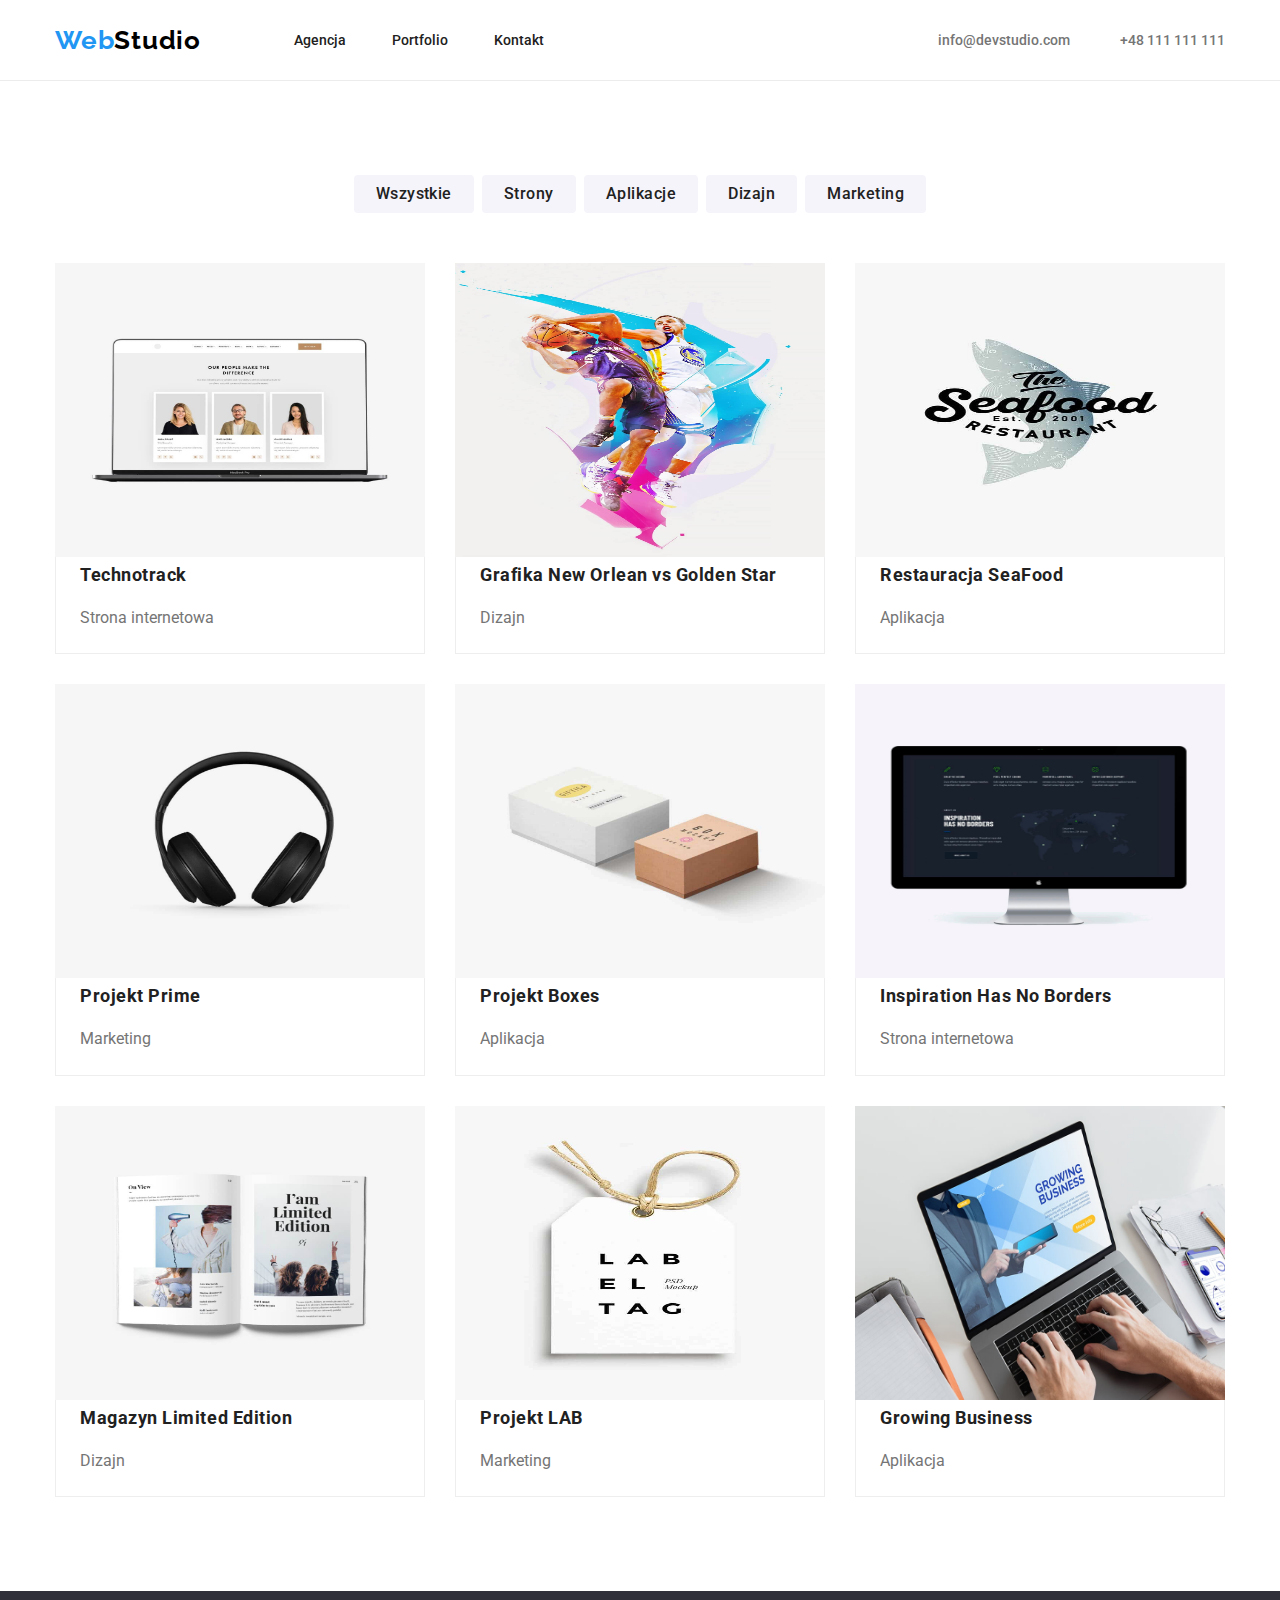
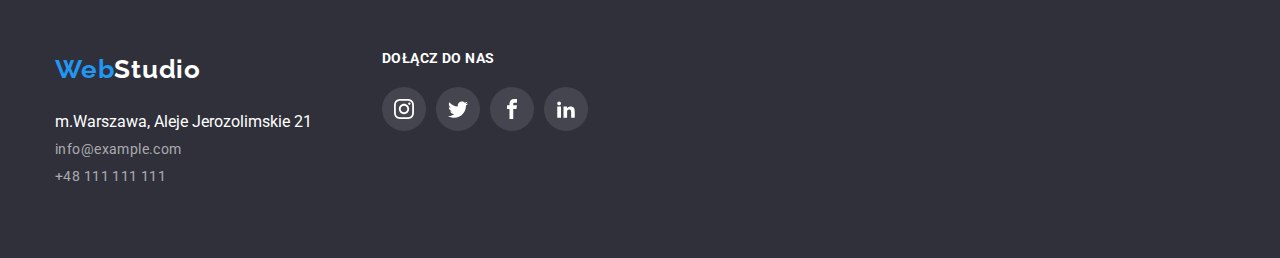
==== portfolio.html @ 73c8603c "Add files via upload" ====
<!DOCTYPE html>
<html lang="pl">
  <head>
    <meta charset="UTF-8" />
    <meta http-equiv="X-UA-Compatible" content="IE=edge" />
    <meta name="viewport" content="width=device-width, initial-scale=1.0" />
    <title>Portfolio</title>
    <link
      rel="stylesheet"
      href="https://cdnjs.cloudflare.com/ajax/libs/modern-normalize/1.0.0/modern-normalize.min.css"
    />
    <link href="./css/style.css" rel="stylesheet" />
    <link rel="preconnect" href="https://fonts.googleapis.com" />
    <link rel="preconnect" href="https://fonts.gstatic.com" crossorigin />
    <link
      href="https://fonts.googleapis.com/css2?family=Montserrat&family=Raleway:wght@400;700&display=swap"
      rel="stylesheet"
    />
    <link
      href="https://fonts.googleapis.com/css2?family=Raleway:wght@700&family=Roboto:wght@500&display=swap"
      rel="stylesheet"
    />
    <link rel="preconnect" href="https://fonts.googleapis.com" />
    <link rel="preconnect" href="https://fonts.gstatic.com" crossorigin />
    <link rel="preconnect" href="https://fonts.googleapis.com" />
    <link rel="preconnect" href="https://fonts.gstatic.com" crossorigin />
  </head>

  <body>
    <header>
      <div class="container header-section">
        <nav class="navigation">
          <a
            class="navigation-logo"
            href="./index.html"
            width="145px"
            height="31px"
            ><span class="web logotype">Web</span
            ><span class="studio logotype">Studio</span>
          </a>

          <ul class="navigation-list">
            <li class="navigation-list-item">
              <a class="navigation-list-link" href="">Agencja</a>
            </li>
            <li class="navigation-list-item">
              <a class="navigation-list-link" href="./portfolio.html"
                >Portfolio</a
              >
            </li>
            <li class="navigation-list-item">
              <a class="navigation-list-link" href="">Kontakt</a>
            </li>
          </ul>
        </nav>
        <ul class="header-contact">
          <li class="header-contact-mail">
            <a class="header-contact-color" href="mailto:info@devstudio.com"
              >info@devstudio.com</a
            >
          </li>
          <li class="header-contact-tel">
            <a class="header-contact-color" href="tel:+48111111111"
              >+48 111 111 111</a
            >
          </li>
        </ul>
      </div>
    </header>
    <main>
      <section>
        <div class="container">
          <ul class="button-portfolio">
            <li class="button-space">
              <button class="button-portfolio-item" type="button" width="121px">
                Wszystkie
              </button>
            </li>
            <li class="button-space">
              <button class="button-portfolio-item" type="button" width="93px">
                Strony
              </button>
            </li>
            <li class="button-space">
              <button class="button-portfolio-item" type="button" width="114px">
                Aplikacje
              </button>
            </li>
            <li class="button-space">
              <button class="button-portfolio-item" type="button" width="91px">
                Dizajn
              </button>
            </li>
            <li class="button-space">
              <button class="button-portfolio-item" type="button" width="121px">
                Marketing
              </button>
            </li>
          </ul>
        </div>
      </section>
      <section>
        <div class="container bottom">
          <!--Project 1-->
          <ul class="projects">
            <li class="card-portfolio">
              <a href=""
                ><img
                  src="images/Technotrack.jpg"
                  width="370px"
                  height="294px"
                  alt="website Technocrack"
                />
                <h4 class="projects-name">Technotrack</h4>
                <p class="projects-type">Strona internetowa</p></a
              >
            </li>

            <!--Project 2-->

            <li class="card-portfolio">
              <a href="">
                <img
                  src="images/GrafikaNewOrleanvsGoldenStar.jpg"
                  width="370px"
                  height="294px"
                  alt="graphic New Orlean vs Golden Star"
                />
                <h4 class="projects-name">Grafika New Orlean vs Golden Star</h4>
                <p class="projects-type">Dizajn</p></a
              >
            </li>

            <!--Project 3-->

            <li class="card-portfolio">
              <a href="">
                <img
                  src="images/RestauracjaSeaFood.jpg"
                  width="370px"
                  height="294px"
                  alt="restaurant application"
                />
                <h4 class="projects-name">Restauracja SeaFood</h4>
                <p class="projects-type">Aplikacja</p></a
              >
            </li>

            <!--Project 4-->

            <li class="card-portfolio">
              <a href="">
                <img
                  src="images/ProjectPrime.jpg"
                  width="370px"
                  height="294px"
                  alt="project prime marketing"
                />
                <h4 class="projects-name">Projekt Prime</h4>
                <p class="projects-type">Marketing</p></a
              >
            </li>

            <!--Project 5-->

            <li class="card-portfolio">
              <a href="">
                <img
                  src="images/ProjectBoxes.jpg"
                  width="370px"
                  height="294px"
                  alt="project boxes application"
                />
                <h4 class="projects-name">Projekt Boxes</h4>
                <p class="projects-type">Aplikacja</p></a
              >
            </li>

            <!--Project 6-->

            <li class="card-portfolio">
              <a href="">
                <img
                  src="images/InspirationHasNoBorders.jpg"
                  width="370px"
                  height="294px"
                  alt="website inspiration has no borders"
                />
                <h4 class="projects-name">Inspiration Has No Borders</h4>
                <p class="projects-type">Strona internetowa</p></a
              >
            </li>

            <!--Project 7-->

            <li class="card-portfolio">
              <a href="">
                <img
                  src="images/MagazynLimitedEdition.jpg"
                  width="370px"
                  height="294px"
                  alt="magazyn limited ediotion dizajn"
                />
                <h4 class="projects-name">Magazyn Limited Edition</h4>
                <p class="projects-type">Dizajn</p></a
              >
            </li>

            <!--Project 8-->

            <li class="card-portfolio">
              <a href="">
                <img
                  src="images/ProjektLAB.jpg"
                  width="370px"
                  height="294px"
                  alt="project LAB marketing"
                />
                <h4 class="projects-name">Projekt LAB</h4>
                <p class="projects-type">Marketing</p></a
              >
            </li>

            <!--Project 9-->

            <li class="card-portfolio">
              <a href="">
                <img
                  src="images/GrowingBusiness.jpg"
                  width="370px"
                  s
                  height="294px"
                  alt="growing buisness application"
                />
                <h4 class="projects-name">Growing Business</h4>
                <p class="projects-type">Aplikacja</p></a
              >
            </li>
          </ul>
        </div>
      </section>
    </main>
    <!--Footer-->
    <footer >
      <div class="container social-flex">
       <div class="left-side-footer">
        <a  href="./index.html"
          ><span class="web logotype">Web</span><span class="studio-footer logotype">Studio</span>
        </a>
        <address class="footer-address">
      <ul >
        <li>
            m.Warszawa, Aleje Jerozolimskie 21
        </li>
        <li>
          <a class="footer-mail" href="mailto:info@example.com"
            >info@example.com</a>
        </li>
        <li>
          <a class="footer-tel" href="tel:+48111111111">+48 111 111 111</a>
        </li>
      </ul>
    </address>
       </div>
        
    <section class="join-us ">
      <h3 class="join-us-header">DOŁĄCZ DO NAS</h3>
      <ul class="social-list-footer">
        <li><a class="social-list-item-footer" href=""><svg class="social-list-item-icon-footer"><use href="./images/icons/socials.svg#icon-instagram" width="20" height="20"></use></svg></a></li>
        <li><a class="social-list-item-footer" href=""><svg class="social-list-item-icon-footer"><use href="./images/icons/socials.svg#icon-twitter" width="20" height="20"></use></svg></a></li>
        <li><a class="social-list-item-footer" href=""><svg class="social-list-item-icon-footer"><use href="./images/icons/socials.svg#icon-facebook" width="20" height="20"></use></svg></a></li>
        <li><a class="social-list-item-footer" href=""><svg class="social-list-item-icon-footer"><use href="./images/icons/socials.svg#icon-linkedin2" width="20" height="20"></use></svg></a></li>
        
      </ul>
    </section>
      </div>
    </div>
    </footer>
  </body>
</html>
---- css/style.css ----
:root {
  --blue: #2196f3;
  --black: #212121;
  --logo-color: #000000;
  --grey: #757575;
  --white: #ffffff;
  --graphite: #2f303a;
}
* {
  margin: 0;
  padding: 0;
}
img {
  display: block;
}
.section {
  padding: 94px 0;
}
body {
  font-family: "Roboto";
  color: var(--black);
}
.container {
  width: 1200px;
  padding: 0 15px;

  margin: 0 auto;
}

.header-address {
  display: flex;
  align-items: center;
}

.navigation-logo {
  padding-right: 93px;
}
.navigation {
  display: flex;
  align-items: center;
}
.header-contact {
  display: flex;
  align-items: center;
  justify-content: flex-end;
  margin-left: auto;
  font-size: 14px;
  font-weight: 500;
}
.header-contact-mail {
  margin-right: 50px;
}
.header-contact-color {
  color: var(--grey);
}
.header-contact-tel {
  display: list-item;
  text-align: -webkit-match-parent;
}
.navigation-list {
  color: var(--black);
  display: flex;
  align-items: center;
  font-size: 14px;
  font-weight: 500;
}
.navigation-address {
  display: flex;
}
.navigation-list-link {
  color: var(--black);
}
.navigation-list-item:not(:last-child) {
  margin-right: 46px;
}

header {
  background: var(--bright-color);
  border-bottom: 1px solid #ececec;
}
.header-section {
  display: flex;
  align-items: center;
  justify-content: center;
  height: 80px;
}

.web {
  color: var(--blue);
  font-size: 26px;
  font: "Raleway";
  letter-spacing: 0.03em;
  font-weight: 700;
  line-height: 1.4em;
}
.studio {
  font-size: 26px;
  color: var(--logo-color);
  font: "Raleway";
  letter-spacing: 0.03em;
  font-weight: 700;
  line-height: 1.4em;
}
.studio:hover {
  color: var(--blue);
}

a {
  text-decoration: none;
}
a:hover,
a:focus {
  color: #2196f3;
}

ul {
  list-style-type: none;
  margin: 0;
  padding: 0;
}

h1 {
  font-size: 44px;
  text-align: center;
  letter-spacing: 0.06em;
  text-transform: uppercase;
  color: var(--white);
  line-height: 1.4em;
  padding-top: 200px;
  margin-top: 0;
}
.second-header {
  font-size: 36px;
  text-align: center;
  letter-spacing: 0.03em;
  line-height: 1.2em;
  margin: 0;
  padding-bottom: 50px;
}
.second-header-item {
  display: flex;
  align-items: center;
  justify-content: space-between;
  padding-bottom: 94px;
}
.team-card {
  background: var(--white);
  box-shadow: 0px 1px 3px rgba(0, 0, 0, 0.12), 0px 1px 1px rgba(0, 0, 0, 0.14),
    0px 2px 1px rgba(0, 0, 0, 0.2);
  border-radius: 0px 0px 4px 4px;
  padding-bottom: 30px;
}
.team-items {
  justify-content: space-between;
  display: flex;
}

h4 {
  font-size: 14px;
  letter-spacing: 0.03em;
  font-weight: 700;
  line-height: 1.2em;
  display: block;
  padding-bottom: 10px;
}
.third-header {
  color: var(--black);
  font-weight: 700px;
  font-size: 36px;
  line-height: 1.2em;
  text-align: center;
  letter-spacing: 0.03em;
  padding-bottom: 50px;
}
.main-header {
  background-color: var(--graphite);
  height: 600px;
  line-height: 1.4em;
  padding-top: 0;
  display: flex;
  flex-direction: column;
  justify-content: center;
  align-items: center;
  max-width: 1600px;
}
.button-webstudio {
  font-size: 16px;
  text-align: center;
  color: var(--white);
  width: 200px;
  height: 50px;
  background-color: var(--blue);
  border-radius: 4px;
  border: none;
  cursor: pointer;
  letter-spacing: 0.06em;
  margin-top: 30px;
  margin-bottom: 200px;
  font-weight: 700;
  line-height: 1.9em;
}
.button-webstudio-position {
  align-items: center;
  margin: 0 auto;
}
.button-portfolio-item {
  font-size: 16px;
  color: var(--black);
  height: 38px;
  background-color: #f5f4fa;
  border-radius: 4px;
  border: none;
  cursor: pointer;
  letter-spacing: 0.03em;
  font-weight: 500;
  line-height: 1.6em;
  padding: 6px 22px;
}
.button-portfolio {
  display: flex;
  align-items: center;
  justify-content: center;
  padding-top: 94px;
  padding-bottom: 50px;
}
.button-space:not(:last-child) {
  margin-right: 8px;
}
.logotype {
  font-family: "Raleway", sans-serif;
  font-size: 26px;
  line-height: 1.19em;
}

.button-portfolio-item:hover {
  background-color: var(--blue);
  color: var(--white);
  background: var(--blue);
  box-shadow: 0px 3px 1px rgba(0, 0, 0, 0.1), 0px 1px 2px rgba(0, 0, 0, 0.08),
    0px 2px 2px rgba(0, 0, 0, 0.12);
  border-radius: 4px;
}
.feature-item {
  color: var(--grey);
  font-size: 14px;
  line-height: 1.7em;
}
.feature-item:not(:last-child) {
  padding-right: 30px;
}
.feature {
  display: flex;
  align-items: center;
  justify-content: space-between;
}

.name {
  font-size: 16px;
  text-align: center;
  letter-spacing: 0.03em;
  font-weight: 500;
  line-height: 1.2em;
  display: flex;
  padding-top: 30px;
  justify-content: center;
  color: var(--black);
}
.profession {
  color: var(--grey);
  text-align: center;
  letter-spacing: 0.03em;
  line-height: 1.2em;
  display: flex;
  padding-top: 10px;
  justify-content: center;
}

.container .footer {
  padding: 0;
  margin: 0;
}
.footer-address {
  font-style: normal;
  color: var(--white);
  line-height: 1.7em;
  padding-bottom: 9px;
}
.footer-tel {
  font-size: 14px;
  letter-spacing: 0.03em;
  color: rgba(255, 255, 255, 0.6);
  line-height: 1.7em;
}
.footer-mail {
  font-size: 14px;
  letter-spacing: 0.03em;
  color: rgba(255, 255, 255, 0.6);
  line-height: 1.7em;
}
.team-background {
  background: #f5f4fa;
}
.team-list {
  display: flex;
  justify-content: center;
  padding-bottom: 94px;
}
.bottom {
  padding-bottom: 94px;
}
.projects {
  display: flex;
  justify-content: space-between;
  align-content: center;
  flex-wrap: wrap;
  margin-bottom: -30px;
}
.card-portfolio {
  width: 370px;
  margin-bottom: 30px;
}
.card-portfolio:hover {
  box-shadow: 0px 1px 3px rgba(0, 0, 0, 0.12), 0px 1px 1px rgba(0, 0, 0, 0.14),
    0px 2px 1px rgba(0, 0, 0, 0.2);
}
.projects-name {
  color: #212121;
  font-weight: 700;
  font-size: 18px;
  line-height: 2;
  padding-left: 24px;
  border-right: 1px solid #eeeeee;
  border-left: 1px solid #eeeeee;
}
.projects-type {
  color: var(--grey);
  font-size: 16px;
  line-height: 1.9em;
  padding-left: 24px;
  padding-bottom: 20px;
  border-bottom: 1px solid #eeeeee;
  border-right: 1px solid #eeeeee;
  border-left: 1px solid #eeeeee;
}

.studio-footer {
  font-size: 26px;
  color: var(--white);
  font: "Raleway";
  letter-spacing: 0.03em;
  font-weight: 700;
  line-height: 1.4em;
}

footer {
  font-style: normal;
  background-color: #2f303a;
  color: #fff;
  padding-top: 60px;
  padding-bottom: 60px;
  background-color: var(--graphite);
}
.footer-address {
  padding-top: 20px;
}
.join-us-header {
  font-style: normal;
  font-weight: 700;
  text-transform: uppercase;
  font-size: 14px;
  line-height: 1.14em;
  letter-spacing: 0.03em;
}

.social-list-footer {
  display: flex;
  align-items: center;
  margin-top: 20px;
  margin-left: -10px;
}
.social-list-item-footer {
  display: flex;
  justify-content: center;
  align-items: center;
  align-self: center;
  width: 44px;
  height: 44px;
  margin-left: 10px;
  border-radius: 50%;
  background-color: rgba(255, 255, 255, 0.1);
  color: var(--white);
}
.social-list-item-footer:hover {
  background-color: var(--blue);
}
.social-list-item-icon-footer {
  width: 20px;
  height: 20px;
  fill: var(--white);
}
.social-flex {
  display: flex;
}
.left-side-footer {
  margin-right: 70px;
}
.mail-icon {
  fill: var(--grey);
  margin-right: 10px;
}
.tel-icon {
  margin-right: 10px;
}
.feature-picture {
  display: flex;
  justify-content: center;
  height: 120px;
  padding: 25px 0;
  border-radius: 4px;
  margin-bottom: 30px;
  background-color: #f5f4fa;
}
.feature-icon {
  display: flex;
  justify-content: center;
  margin-right: 100px;
  margin-left: 100px;
}
.feature-size {
  max-width: 270px;
}

.social-list-our-team {
  display: flex;
  align-items: center;
  margin-top: 20px;
}
.social-list-item-our-team {
  display: flex;
  justify-content: center;
  align-items: center;
  width: 44px;
  height: 44px;
  border-radius: 50%;
  background-color: var(--white);
  margin-right: 0;
  margin-right: 10px;
  max-width: 206px;
}
.social-list-item-our-team:hover:hover {
  background-color: var(--blue);
}

.social-list-item-icon-our-team {
  width: 20px;
  height: 20px;
  fill: #afb1b8;
}
.social-list-item-icon-our-team:hover {
  fill: var(--white);
}
.our-clients-header {
  font-family: "Roboto";
  font-style: normal;
  font-weight: 700;
  font-size: 36px;
  line-height: 42px;
  text-align: center;
  letter-spacing: 0.03em;
  color: #212121;
}

.our-clients-list-icon:hover {
  fill: var(--blue);
}
.background-image {
  background-image: linear-gradient(
      rgba(47, 48, 58, 0.4),
      rgba(47, 48, 58, 0.4)
    ),
    url(../images/header-background.jpg);
  background-size: cover;
  background-position: center;
  background-repeat: no-repeat;
  margin: 0 auto;
  max-width: 1600px;
}
.main-header-item-position {
  color: #fff;
  text-align: center;
  max-width: 696px;
  margin: 0 auto 30px;
}
.clients-list-item {
  height: 92px;
  min-width: 170px;
}
.our-clients-list {
  display: flex;
}
.our-clients-list-icon {
  stroke: #afb1b8;
  fill: #afb1b8;
}
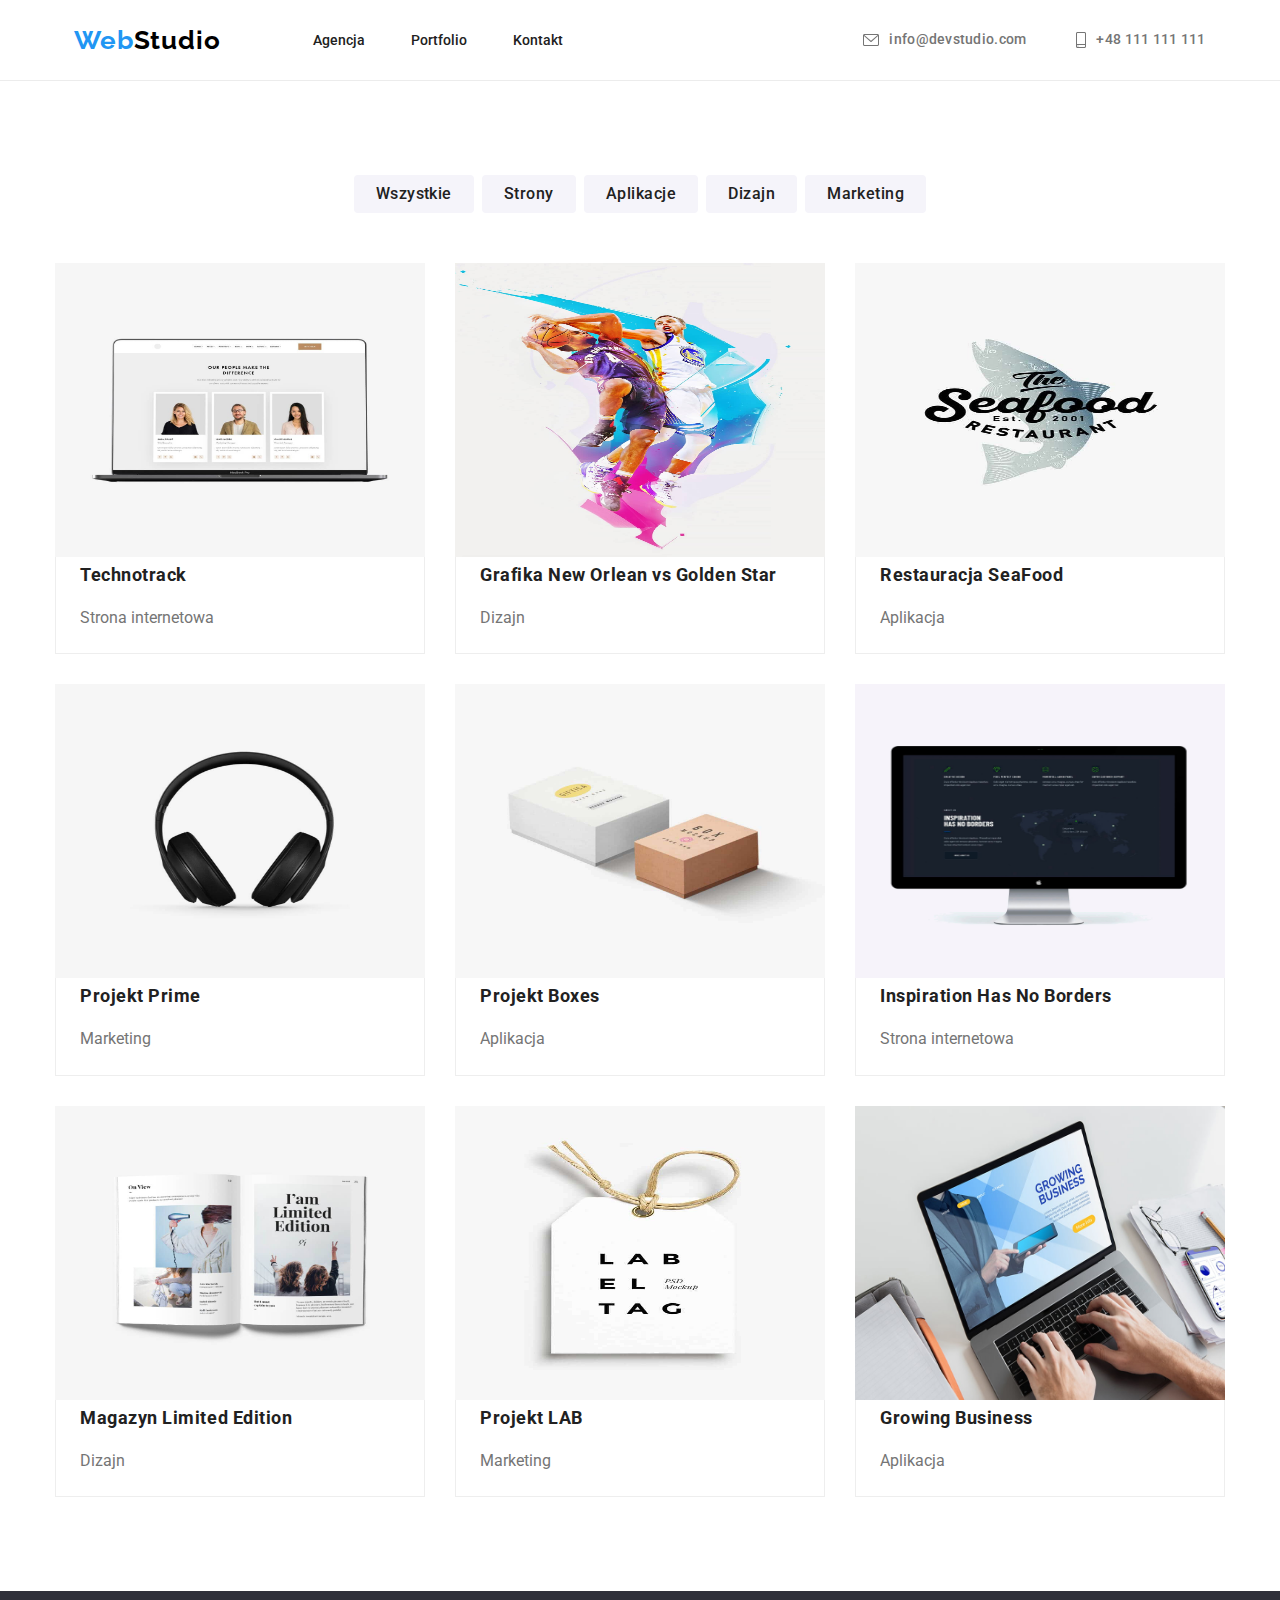
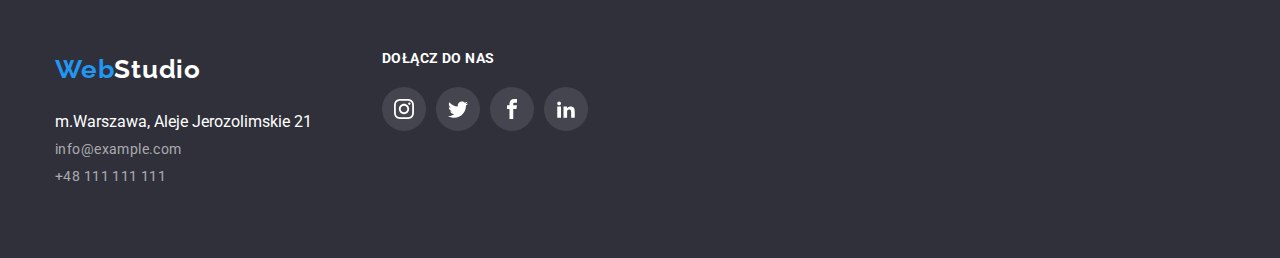
==== commit a4c35f84: "Poprawa4(2)" ====
--- a/portfolio.html
+++ b/portfolio.html
@@ -29,44 +29,25 @@
   <body>
     <header>
       <div class="container header-section">
-        <nav class="navigation">
-          <a
-            class="navigation-logo"
-            href="./index.html"
-            width="145px"
-            height="31px"
-            ><span class="web logotype">Web</span
-            ><span class="studio logotype">Studio</span>
+          <nav class="navigation">
+          <a class="navigation-logo" href="./index.html" width="145px"
+          height="31px"><span class="web logotype">Web</span><span class="studio logotype">Studio</span>
           </a>
-
-          <ul class="navigation-list">
-            <li class="navigation-list-item">
-              <a class="navigation-list-link" href="">Agencja</a>
-            </li>
-            <li class="navigation-list-item">
-              <a class="navigation-list-link" href="./portfolio.html"
-                >Portfolio</a
-              >
-            </li>
-            <li class="navigation-list-item">
-              <a class="navigation-list-link" href="">Kontakt</a>
-            </li>
+          
+            <ul class="navigation-list">
+              <li class="navigation-list-item"><a class="navigation-list-link" href="">Agencja</a></li>
+              <li class="navigation-list-item"><a class="navigation-list-link" href="./portfolio.html">Portfolio</a></li>
+              <li class="navigation-list-item"><a class="navigation-list-link" href="">Kontakt</a></li>
+            </ul>
+          <div class="contact-color">
+          <ul class="header-contact">
+            <li class="header-contact-item"><a class="header-contact-link" href="mailto:info@devstudio.com"><svg class="icon envelope"><use href="./images/icons/socials.svg#envelope"></use></svg>info@devstudio.com</a></li>
+            <li class="header-contact-item"><a class="header-contact-link" href="tel:+48111111111"><svg class="icon phone"><use href="./images/icons/socials.svg#phone"></use></svg>+48 111 111 111</a></li>
           </ul>
-        </nav>
-        <ul class="header-contact">
-          <li class="header-contact-mail">
-            <a class="header-contact-color" href="mailto:info@devstudio.com"
-              >info@devstudio.com</a
-            >
-          </li>
-          <li class="header-contact-tel">
-            <a class="header-contact-color" href="tel:+48111111111"
-              >+48 111 111 111</a
-            >
-          </li>
-        </ul>
-      </div>
-    </header>
+          </div>
+          </nav>
+          </div>
+        </header>
     <main>
       <section>
         <div class="container">
--- a/css/style.css
+++ b/css/style.css
@@ -23,40 +23,20 @@
 .container {
   width: 1200px;
   padding: 0 15px;
-
   margin: 0 auto;
 }
-
-.header-address {
-  display: flex;
-  align-items: center;
-}
-
+.navigation-list-link {
+  color: var(--black);
+}
 .navigation-logo {
   padding-right: 93px;
 }
 .navigation {
   display: flex;
   align-items: center;
-}
-.header-contact {
-  display: flex;
-  align-items: center;
-  justify-content: flex-end;
-  margin-left: auto;
-  font-size: 14px;
-  font-weight: 500;
-}
-.header-contact-mail {
-  margin-right: 50px;
-}
-.header-contact-color {
-  color: var(--grey);
-}
-.header-contact-tel {
-  display: list-item;
-  text-align: -webkit-match-parent;
-}
+  align-content: center;
+}
+
 .navigation-list {
   color: var(--black);
   display: flex;
@@ -64,12 +44,7 @@
   font-size: 14px;
   font-weight: 500;
 }
-.navigation-address {
-  display: flex;
-}
-.navigation-list-link {
-  color: var(--black);
-}
+
 .navigation-list-item:not(:last-child) {
   margin-right: 46px;
 }
@@ -78,13 +53,63 @@
   background: var(--bright-color);
   border-bottom: 1px solid #ececec;
 }
+.header-contact {
+  display: flex;
+  flex-wrap: wrap;
+  align-items: center;
+  list-style: none;
+  padding-left: 250px;
+}
+.header-contact-item {
+  margin-left: 50px;
+}
+.header-contact-item .icon {
+  fill: currentColor;
+  margin-right: 10px;
+}
+.header-contact-item a {
+  display: flex;
+  align-items: center;
+}
+.header-contact-link:hover {
+  fill: var(--blue);
+  color: var(--blue);
+}
+.header-contact-item .envelope {
+  width: 16px;
+  height: 12px;
+  align-items: center;
+}
+.header-contact-item .phone {
+  width: 10px;
+  height: 16px;
+  align-items: center;
+}
+.header-contact-link {
+  font-size: 14px;
+  font-weight: 500;
+  line-height: 1.14em;
+  letter-spacing: 0.02em;
+  font-style: normal;
+  text-transform: lowercase;
+  color: #757575;
+  fill: #757575;
+}
+a:hover,
+a:focus {
+  color: #2196f3;
+}
+
+.header-contact-link a {
+  display: flex;
+  align-items: center;
+}
 .header-section {
-  display: flex;
-  align-items: center;
-  justify-content: center;
   height: 80px;
-}
-
+  display: flex;
+  align-items: center;
+  justify-content: center;
+}
 .web {
   color: var(--blue);
   font-size: 26px;
@@ -107,10 +132,6 @@
 
 a {
   text-decoration: none;
-}
-a:hover,
-a:focus {
-  color: #2196f3;
 }
 
 ul {
@@ -404,13 +425,7 @@
 .left-side-footer {
   margin-right: 70px;
 }
-.mail-icon {
-  fill: var(--grey);
-  margin-right: 10px;
-}
-.tel-icon {
-  margin-right: 10px;
-}
+
 .feature-picture {
   display: flex;
   justify-content: center;
@@ -426,6 +441,7 @@
   margin-right: 100px;
   margin-left: 100px;
 }
+
 .feature-size {
   max-width: 270px;
 }
@@ -434,6 +450,7 @@
   display: flex;
   align-items: center;
   margin-top: 20px;
+  padding-left: 32px;
 }
 .social-list-item-our-team {
   display: flex;
@@ -446,19 +463,22 @@
   margin-right: 0;
   margin-right: 10px;
   max-width: 206px;
-}
-.social-list-item-our-team:hover:hover {
+  fill: #afb1b8;
+}
+.social-list-item-our-team:hover {
   background-color: var(--blue);
+  fill: var(--white);
+  border-radius: 50%;
+  background-color: var(--blue);
+  width: 44px;
+  height: 44px;
 }
 
 .social-list-item-icon-our-team {
   width: 20px;
   height: 20px;
-  fill: #afb1b8;
-}
-.social-list-item-icon-our-team:hover {
-  fill: var(--white);
-}
+}
+
 .our-clients-header {
   font-family: "Roboto";
   font-style: normal;
@@ -468,11 +488,9 @@
   text-align: center;
   letter-spacing: 0.03em;
   color: #212121;
-}
-
-.our-clients-list-icon:hover {
-  fill: var(--blue);
-}
+  padding-bottom: 50px;
+}
+
 .background-image {
   background-image: linear-gradient(
       rgba(47, 48, 58, 0.4),
@@ -492,13 +510,69 @@
   margin: 0 auto 30px;
 }
 .clients-list-item {
+  display: flex;
+  justify-content: center;
   height: 92px;
   min-width: 170px;
+  border: 1px solid #afb1b8;
+  border-radius: 4px;
+  margin-left: 30px;
+  cursor: pointer;
+  color: #afb1b8;
+  fill: #afb1b8;
 }
 .our-clients-list {
-  display: flex;
-}
-.our-clients-list-icon {
-  stroke: #afb1b8;
-  fill: #afb1b8;
-}
+  list-style-type: none;
+  display: flex;
+  flex-wrap: wrap;
+  margin-left: -30px;
+}
+.our-clients-list-icon1 {
+  width: 41px;
+  height: 48px;
+  display: flex;
+  align-self: center;
+}
+.our-clients-list-icon2 {
+  width: 40px;
+  height: 53px;
+  display: flex;
+  align-self: center;
+}
+.our-clients-list-icon3 {
+  width: 45px;
+  height: 42px;
+  display: flex;
+  align-self: center;
+}
+.our-clients-list-icon4 {
+  width: 85px;
+  height: 42px;
+  display: flex;
+  align-self: center;
+}
+.our-clients-list-icon5 {
+  width: 63px;
+  height: 47px;
+  display: flex;
+  align-self: center;
+}
+.our-clients-list-icon6 {
+  width: 94px;
+  height: 45px;
+  display: flex;
+  align-self: center;
+}
+.clients-list-item:hover {
+  border: 1px solid var(--blue);
+  color: var(--blue);
+  fill: var(--blue);
+}
+
+.clients-list-margins {
+  margin-right: 30px;
+  display: flex;
+  align-items: center;
+  justify-content: center;
+  width: 170px;
+}
